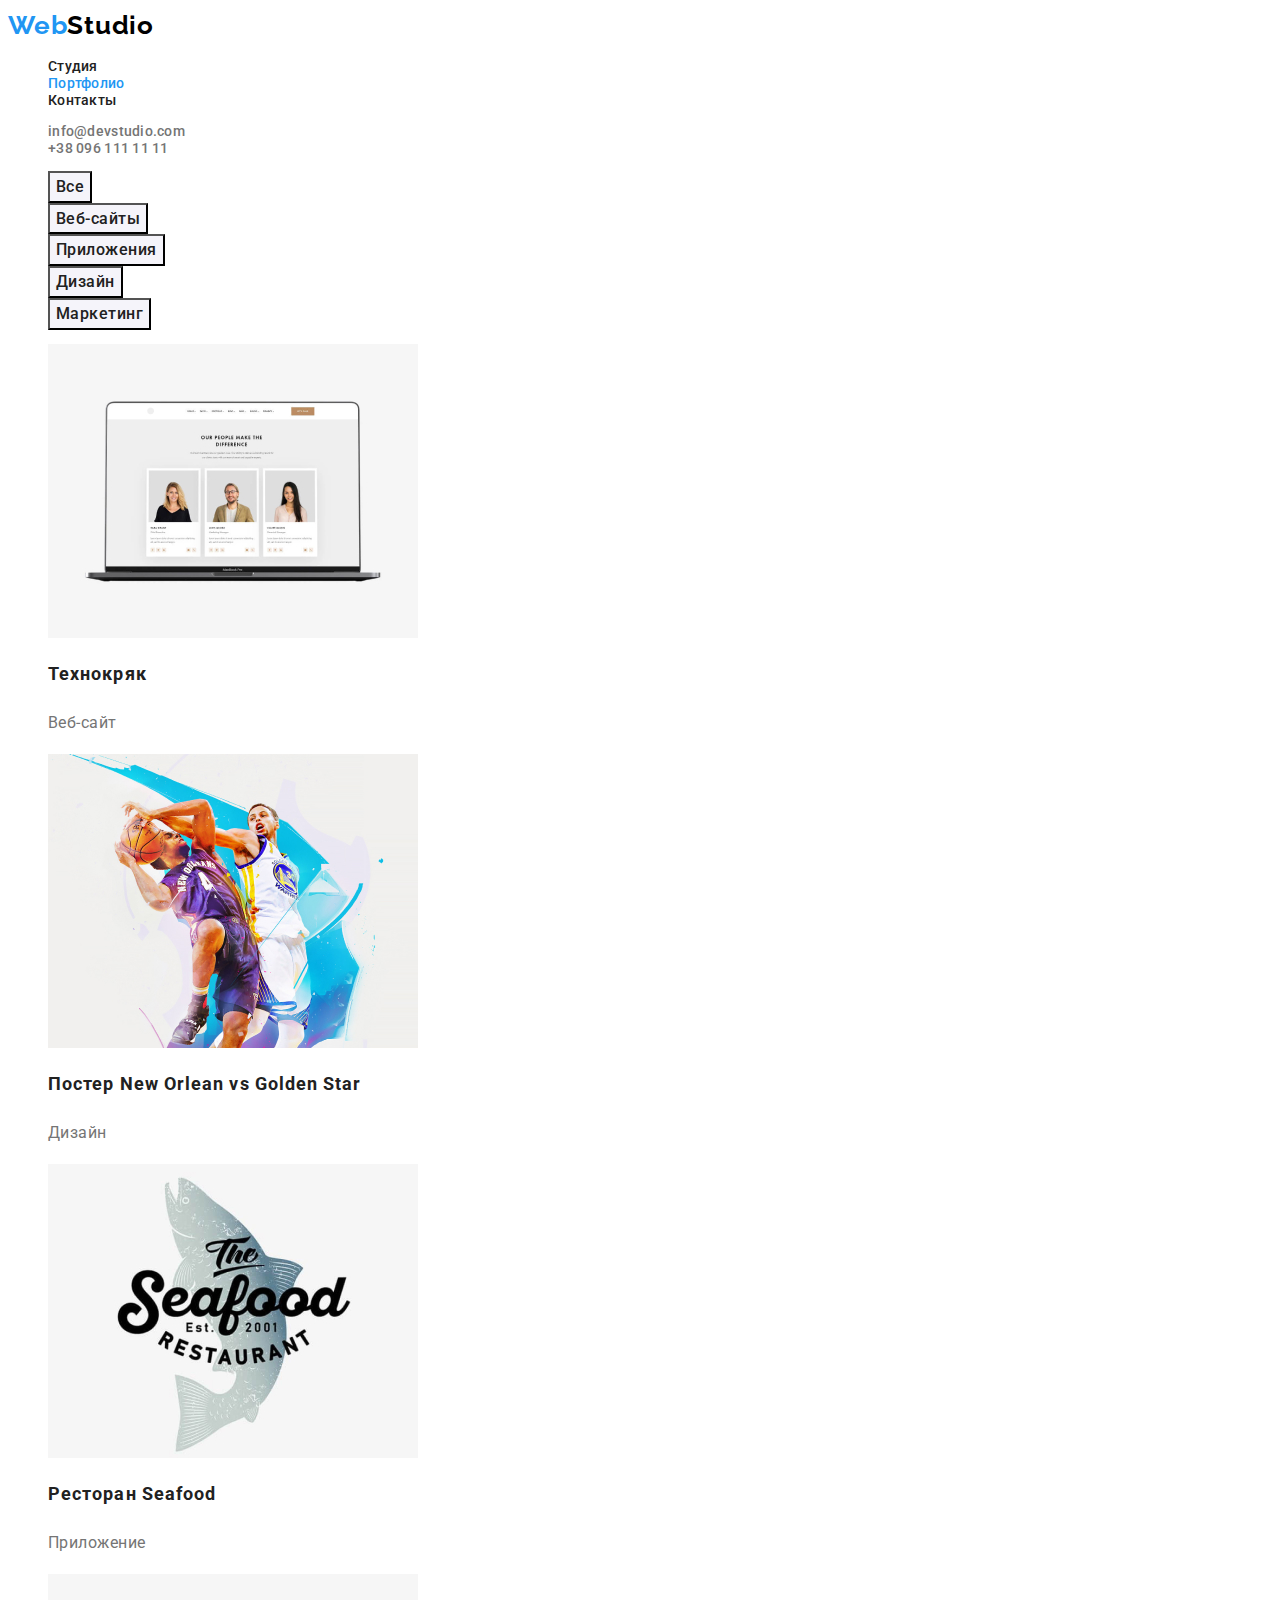
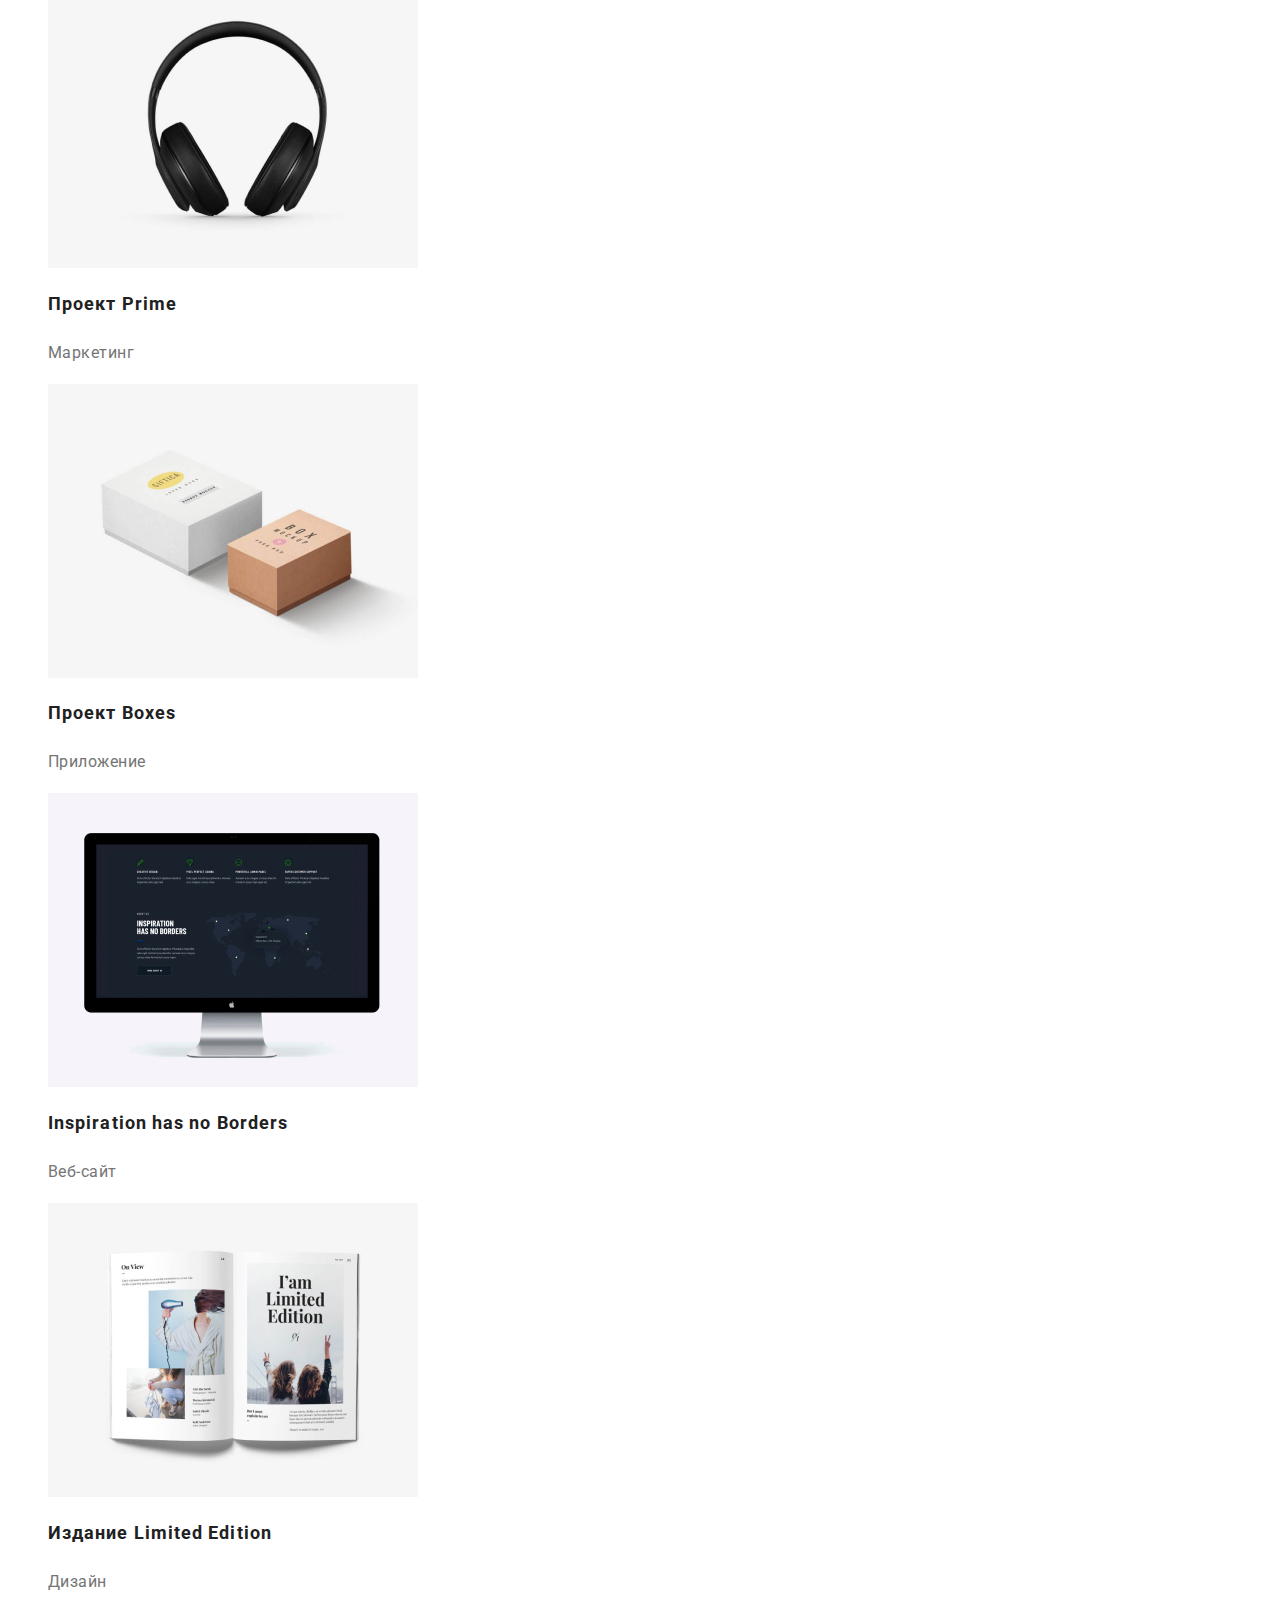
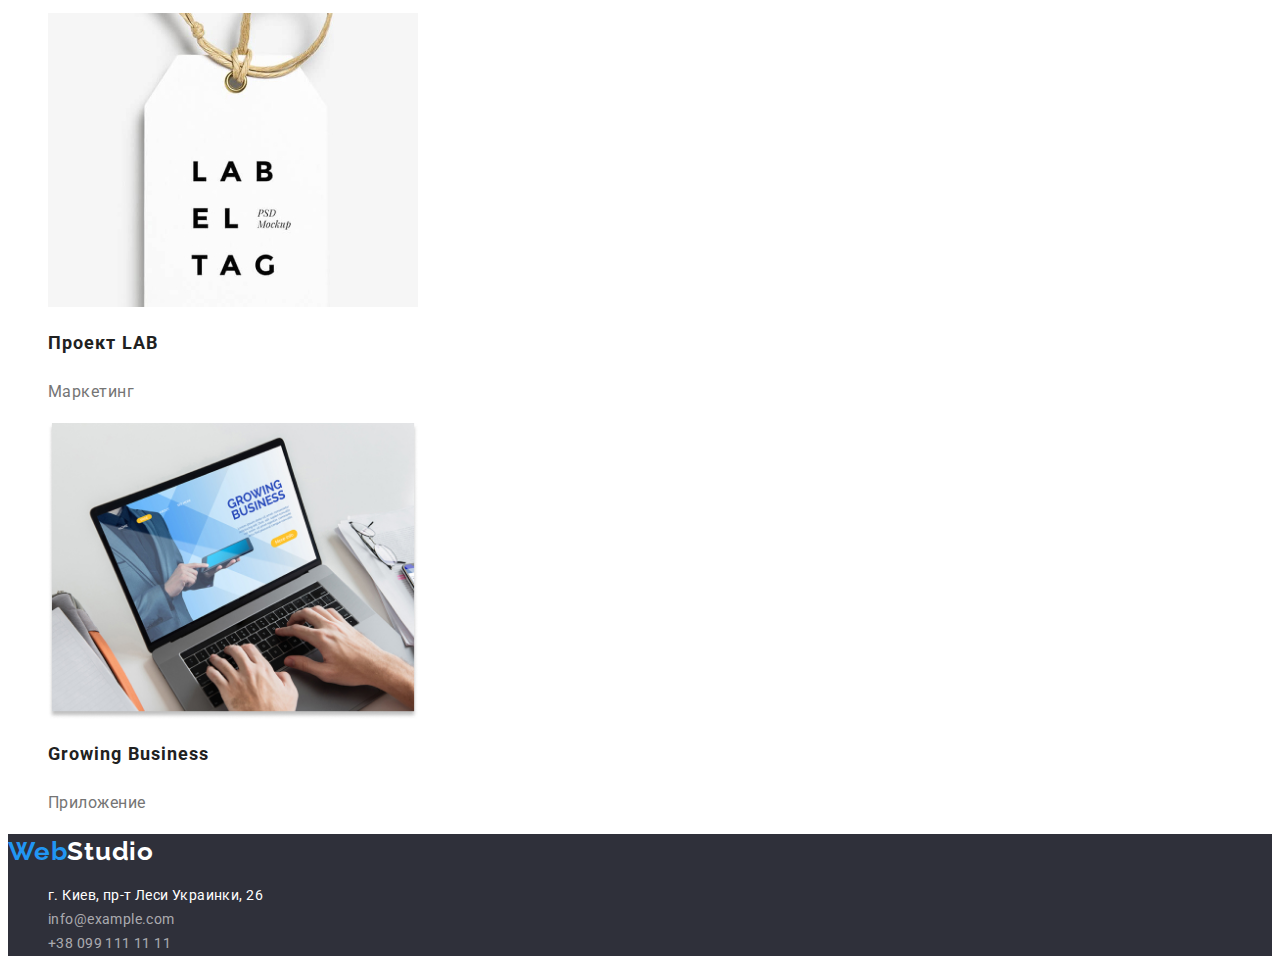
==== portfolio.html @ 814f8b4c "Initial commit" ====
<!DOCTYPE html>
<html lang="en">
  <head>
    <meta charset="UTF-8" />
    <meta http-equiv="X-UA-Compatible" content="IE=edge" />
    <meta name="viewport" content="width=device-width, initial-scale=1.0" />
    <title>Document</title>
    <link rel="preconnect" href="https://fonts.googleapis.com" />
    <link rel="preconnect" href="https://fonts.gstatic.com" crossorigin />
    <link
      href="https://fonts.googleapis.com/css2?family=Raleway:wght@700&family=Roboto:wght@400;500;700;900&display=swap"
      rel="stylesheet"
    />
    <link rel="stylesheet" href="./css/styles.css" />
  </head>
  <body>
    <!--Header-->
   <header class="header">
      <nav class="nav-header">
        <a class="logo link" href="./index.html"
          >Web<span class="logo-dark">Studio</span></a
        >
        <ul class="nav-list list">
          <li><a class="nav-link link" href="./index.html">Студия</a></li>
          <li><a class="nav-link link nav-link-active" href="#">Портфолио</a></li>
          <li><a class="nav-link link" href="#">Контакты</a></li>
        </ul>
      </nav>
      <ul class="contacts-list list">
        <li><a class="contacts-link link" href="mailto:info@devstudio.com">info@devstudio.com</a></li>
        <li><a class="contacts-link link" href="tel:+380961111111">+38 096 111 11 11</a></li>
      </ul>
    </header>
    <!--Main-->
    <main>
      <section class="filter-list">
        <h1 class="hidden-title">Портфолио</h1>
        <ul class="list">
          <li><button type="button" class="filter-btn btn">Все</button></li>
          <li><button type="button" class="filter-btn btn">Веб-сайты</button></li>
          <li><button type="button" class="filter-btn btn">Приложения</button></li>
          <li><button type="button" class="filter-btn btn">Дизайн</button></li>
          <li><button type="button" class="filter-btn btn">Маркетинг</button></li>
        </ul>

        <ul class="list">
          <li>
            <img src="./images/project1.jpg" alt="Technoquack " width="370" />
            <h2 class="apps-title">Технокряк</h2>
            <p class="apps-txt">Веб-сайт</p>
          </li>
          <li>
            <img
              src="./images/project2.jpg"
              alt="Poster New Orlean vs Golden Star"
              width="370"
            />
            <h2 class="apps-title">Постер New Orlean vs Golden Star</h2>
            <p class="apps-txt">Дизайн</p>
          </li>
          <li>
            <img
              src="./images/project3.jpg"
              alt="Restaurant Seafood"
              width="370"
            />
            <h2 class="apps-title">Ресторан Seafood</h2>
            <p class="apps-txt">Приложение</p>
          </li>
          <li>
            <img src="./images/project4.jpg" alt="Project Prime" width="370" />
            <h2 class="apps-title">Проект Prime</h2>
            <p class="apps-txt">Маркетинг</p>
          </li>
          <li>
            <img src="./images/project5.jpg" alt="Project Boxes" width="370" />
            <h2 class="apps-title">Проект Boxes</h2>
            <p class="apps-txt">Приложение</p>
          </li>
          <li>
            <img
              src="./images/project6.jpg"
              alt="Inspiration has no Borders"
              width="370"
            />
            <h2 class="apps-title">Inspiration has no Borders</h2>
            <p class="apps-txt">Веб-сайт</p>
          </li>
          <li>
            <img
              src="./images/project7.jpg"
              alt="Edition Limited Edition"
              width="370"
            />
            <h2 class="apps-title">Издание Limited Edition</h2>
            <p class="apps-txt">Дизайн</p>
          </li>
          <li>
            <img src="./images/project8.jpg" alt="Project LAB" width="370" />
            <h2 class="apps-title">Проект LAB</h2>
            <p class="apps-txt">Маркетинг</p>
          </li>
          <li>
            <img
              src="./images/project9.jpg"
              alt="Growing Business"
              width="370"
            />
            <h2 class="apps-title">Growing Business</h2>
            <p class="apps-txt">Приложение</p>
          </li>
        </ul>
      </section>
    </main>
    <!--Footer-->
   <footer class="footer">
      <a  class="logo link" href="./index.html">Web<span class="logo-light">Studio</span></a>
      <address>
        <ul class="list">
          <li>
            <a class="footer-nav-link link"
              href="https://goo.gl/maps/ErCyKZtS9x7sT5QV7"
              target="_blank"
              rel="noopener nofollow noreferrer"
              >г. Киев, пр-т Леси Украинки, 26
            </a>
          </li>
          <li><a class="footer-contacts-link link" href="mailto:info@example.com">info@example.com</a></li>
          <li><a class="footer-contacts-link link" href="tel:+380991111111">+38 099 111 11 11</a></li>
        </ul>
      </address>
    </footer>
  </body>
</html>
---- css/styles.css ----
:root { 
    --primary-color: #2196F3;
    --secondary-color: #2F303A;
    --dark-color: #212121;
    --grey-color: #757575;
    --light-color: #F5F4FA;
    --white-color: #ffffff;
    --blue-color: #188CE8;
    --primary-font: "Roboto", sans-serif;
    --secondary-font: "Raleway", sans-serif;
} 

body {
    background-color: var(--white-color);
    color: var(--dark-color);
    font-family: var(--primary-font);
    font-size: 14px;
    letter-spacing: 0.03em;
}

.title {
    font-weight: 700;
    font-size: 36px;
    line-height: 1.16;
    text-align: center;
    letter-spacing: 0.03em;
    color: var(--dark-color);
}

.hidden-title {
    position: absolute;
    width: 1px;
    height: 1px;
    margin: -1px;
    border: 0;
    padding: 0;

    white-space: nowrap;
    clip-path: inset(100%);
    clip: rect(0 0 0 0);
    overflow: hidden;
}

.link {
    text-decoration: none;
    font-style: normal;
}

.list {
    list-style: none;
}

.btn {
    cursor: pointer;
}

.logo {
    font-family: var(--secondary-font);
    font-weight: 700;
    font-size: 26px;
    line-height: 1.38;
    letter-spacing: 0.03em;
    color: var(--primary-color);
}

.logo-dark {
    font-size: 26px;
    line-height: 1.38;
    letter-spacing: 0.03em;
    color: #000000;
}

.logo-light {
    color: var(--white-color);
}

.nav-link {
    font-weight: 500;
    font-size: 14px;
    line-height: 1.14;
    letter-spacing: 0.02em;
    color: var(--dark-color);
}

.nav-link-active{
    color: var(--primary-color) ;
}

.nav-link:hover,
.nav-link:focus {
    color: var(--primary-color);
}

.contacts-link {
    font-weight: 500;
    font-size: 14px;
    line-height: 1.14;
    letter-spacing: 0.02em;
    color: var(--grey-color);;
}

.contacts-link:hover,
.contacts-link:focus {
    color: var(--primary-color);
}

.banner-section {
    background-color: var(--secondary-color);
}

.banner-title {
    font-weight: 900;
    font-size: 44px;
    line-height: 1.36;
    text-align: center;
    letter-spacing: 0.06em;
    text-transform: uppercase;
    color: var(--white-color);
}

.banner-btn {
    font-family: inherit;
    background-color: var(--primary-color);
    font-weight: 700;
    font-size: 16px;
    line-height: 1.88;
    display: flex;
    align-items: center;
    text-align: center;
    letter-spacing: 0.06em;
    color: var(--white-color);
}

.banner-btn:hover,
.banner-btn:focus {
    background-color: var(--blue-color) ;
}

.feature-title {
    font-weight: 700;
    font-size: 14px;
    line-height: 1.14;
    letter-spacing: 0.03em;
    text-transform: uppercase;
    color: var(--dark-color);
}

.feature-txt {
    font-weight: 400;
    font-size: 14px;
    line-height: 1.71;
    letter-spacing: 0.03em;
    color: var(--grey-color);
}

.team-section {
    background-color: var(--light-color);
}

.team-title {
    font-weight: 500;
    font-size: 16px;
    line-height: 1.18;
    text-align: center;
    letter-spacing: 0.03em;
    color: var(--dark-color);
}

.team-txt {
    font-weight: 400;
    font-size: 16px;
    line-height: 1.18;
    text-align: center;
    letter-spacing: 0.03em;
    color: var(--grey-color);
}

.footer {
    background-color: var(--secondary-color);
}

.footer-nav-link {
    font-weight: 400;
    font-size: 14px;
    line-height: 1.71;
    letter-spacing: 0.03em;
    color: var(--white-color);
} 

.footer-nav-link:focus,
.footer-nav-link:hover {
    color: var(--primary-color);
}

.footer-contacts-link {
    font-weight: 400;
    font-size: 14px;
    line-height: 1.71;
    letter-spacing: 0.03em;
    color: rgba(255, 255, 255, 0.6);
}

.footer-contacts-link:focus,
.footer-contacts-link:hover {
    color: var(--primary-color);
}

.filter-btn {
    background-color: var(--light-color);
    font-family: var(--primary-font);
    font-weight: 500;
    font-size: 16px;
    line-height: 1.62;
    text-align: center;
    letter-spacing: 0.03em;
    color: var(--dark-color);
}

.filter-btn:hover,
.filter-btn:focus {
    background-color: var(--primary-color);
    color: var(--white-color);
}

.apps-title {
font-weight: 700;
font-size: 18px;
line-height: 2;
letter-spacing: 0.06em;
color: var(--dark-color);
}

.apps-txt {
    font-weight: 400;
    font-size: 16px;
    line-height: 1.87;
    letter-spacing: 0.03em;
    color: var(--grey-color);
}
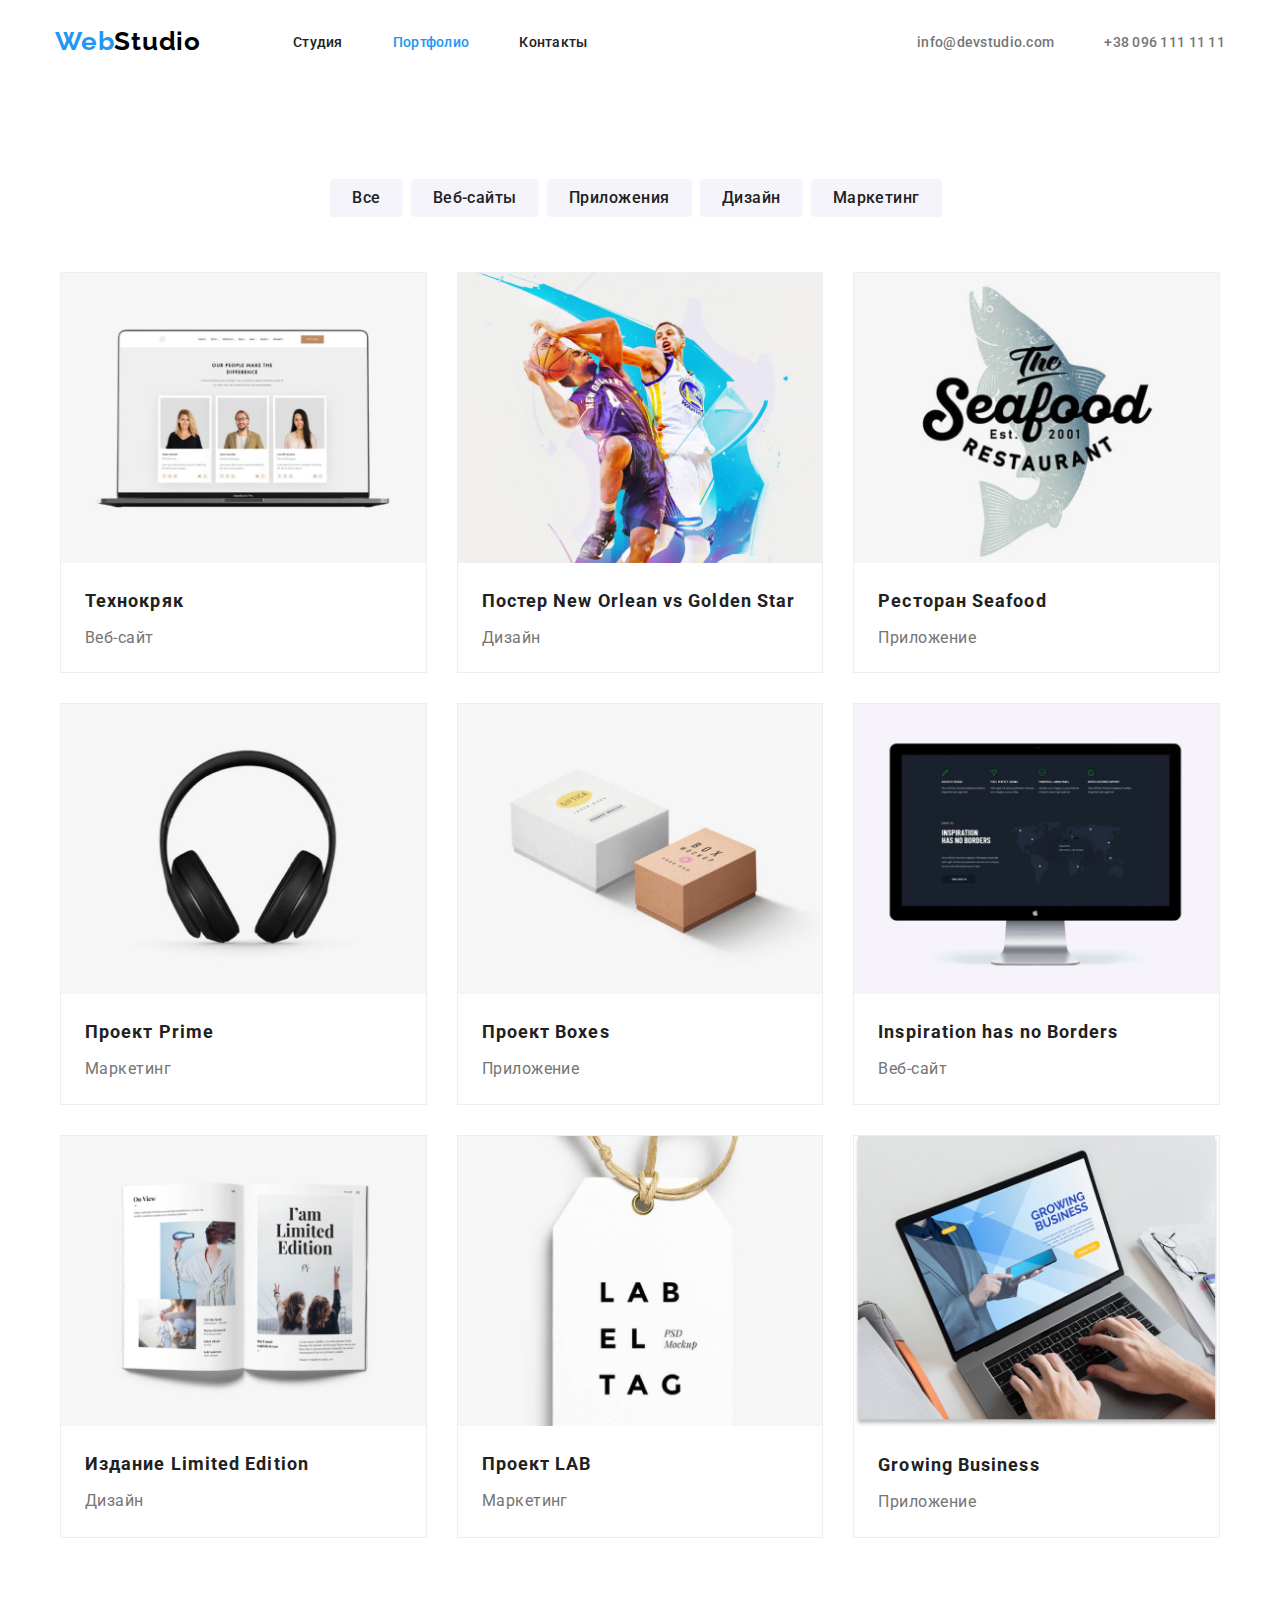
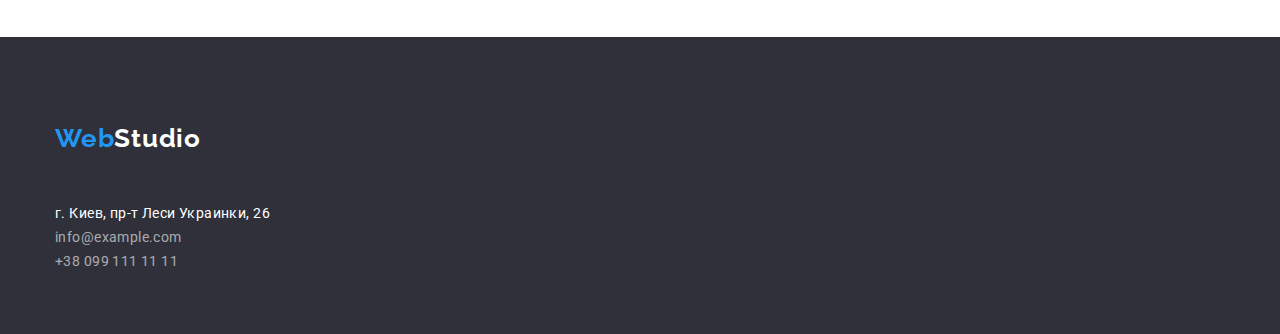
==== commit cd507861: "Homework 3 FlexBox" ====
--- a/portfolio.html
+++ b/portfolio.html
@@ -11,124 +11,190 @@
       href="https://fonts.googleapis.com/css2?family=Raleway:wght@700&family=Roboto:wght@400;500;700;900&display=swap"
       rel="stylesheet"
     />
+    <link
+      rel="stylesheet"
+      href="https://cdn.jsdelivr.net/npm/modern-normalize@1.1.0/modern-normalize.min.css"
+    />
     <link rel="stylesheet" href="./css/styles.css" />
   </head>
   <body>
-    <!--Header-->
-   <header class="header">
+  <!--Header-->
+    <header class="header">
+      <div class="container header-container">
       <nav class="nav-header">
         <a class="logo link" href="./index.html"
           >Web<span class="logo-dark">Studio</span></a
         >
         <ul class="nav-list list">
-          <li><a class="nav-link link" href="./index.html">Студия</a></li>
-          <li><a class="nav-link link nav-link-active" href="#">Портфолио</a></li>
-          <li><a class="nav-link link" href="#">Контакты</a></li>
+          <li class="header-list-item">
+            <a class="nav-link link" href="./index.html"
+              >Студия</a
+            >
+          </li>
+          <li class="header-list-item">
+            <a class="nav-link link nav-link-active" href="./portfolio.html">Портфолио</a>
+          </li>
+          <li class="header-list-item"><a class="nav-link link" href="#">Контакты</a></li>
         </ul>
       </nav>
       <ul class="contacts-list list">
-        <li><a class="contacts-link link" href="mailto:info@devstudio.com">info@devstudio.com</a></li>
-        <li><a class="contacts-link link" href="tel:+380961111111">+38 096 111 11 11</a></li>
+        <li class="header-contact-item">
+          <a class="contacts-link link" href="mailto:info@devstudio.com"
+            >info@devstudio.com</a>
+        </li class="header-contact-item">
+        <li>
+          <a class="contacts-link link" href="tel:+380961111111"
+            >+38 096 111 11 11</a>
+        </li>
       </ul>
+      </div>
     </header>
     <!--Main-->
     <main>
       <section class="filter-list">
-        <h1 class="hidden-title">Портфолио</h1>
-        <ul class="list">
-          <li><button type="button" class="filter-btn btn">Все</button></li>
-          <li><button type="button" class="filter-btn btn">Веб-сайты</button></li>
-          <li><button type="button" class="filter-btn btn">Приложения</button></li>
-          <li><button type="button" class="filter-btn btn">Дизайн</button></li>
-          <li><button type="button" class="filter-btn btn">Маркетинг</button></li>
-        </ul>
-
-        <ul class="list">
-          <li>
-            <img src="./images/project1.jpg" alt="Technoquack " width="370" />
-            <h2 class="apps-title">Технокряк</h2>
-            <p class="apps-txt">Веб-сайт</p>
-          </li>
-          <li>
-            <img
-              src="./images/project2.jpg"
-              alt="Poster New Orlean vs Golden Star"
-              width="370"
-            />
-            <h2 class="apps-title">Постер New Orlean vs Golden Star</h2>
-            <p class="apps-txt">Дизайн</p>
-          </li>
-          <li>
-            <img
-              src="./images/project3.jpg"
-              alt="Restaurant Seafood"
-              width="370"
-            />
-            <h2 class="apps-title">Ресторан Seafood</h2>
-            <p class="apps-txt">Приложение</p>
-          </li>
-          <li>
-            <img src="./images/project4.jpg" alt="Project Prime" width="370" />
-            <h2 class="apps-title">Проект Prime</h2>
-            <p class="apps-txt">Маркетинг</p>
-          </li>
-          <li>
-            <img src="./images/project5.jpg" alt="Project Boxes" width="370" />
-            <h2 class="apps-title">Проект Boxes</h2>
-            <p class="apps-txt">Приложение</p>
-          </li>
-          <li>
-            <img
-              src="./images/project6.jpg"
-              alt="Inspiration has no Borders"
-              width="370"
-            />
-            <h2 class="apps-title">Inspiration has no Borders</h2>
-            <p class="apps-txt">Веб-сайт</p>
-          </li>
-          <li>
-            <img
-              src="./images/project7.jpg"
-              alt="Edition Limited Edition"
-              width="370"
-            />
-            <h2 class="apps-title">Издание Limited Edition</h2>
-            <p class="apps-txt">Дизайн</p>
-          </li>
-          <li>
-            <img src="./images/project8.jpg" alt="Project LAB" width="370" />
-            <h2 class="apps-title">Проект LAB</h2>
-            <p class="apps-txt">Маркетинг</p>
-          </li>
-          <li>
-            <img
-              src="./images/project9.jpg"
-              alt="Growing Business"
-              width="370"
-            />
-            <h2 class="apps-title">Growing Business</h2>
-            <p class="apps-txt">Приложение</p>
-          </li>
-        </ul>
+        <div class="container container-filter">
+          <h1 class="hidden-title">Портфолио</h1>
+          <ul class="nav-list-portfolio list">
+            <li class="nav-list-item"><button type="button" class="filter-btn btn">Все</button></li>
+            <li class="nav-list-item">
+              <button type="button" class="filter-btn btn">Веб-сайты</button>
+            </li>
+            <li class="nav-list-item">
+              <button type="button" class="filter-btn btn">Приложения</button>
+            </li>
+            <li class="nav-list-item">
+              <button type="button" class="filter-btn btn">Дизайн</button>
+            </li>
+            <li class="nav-list-item">
+              <button type="button" class="filter-btn btn">Маркетинг</button>
+            </li>
+          </ul>
+          <ul class="example-list list">
+            <li class="example-list-item">
+              <img src="./images/project1.jpg" alt="Technoquack " width="370" />
+              <div class="example-text">
+              <h2 class="apps-title">Технокряк</h2>
+              <p class="apps-txt">Веб-сайт</p>
+              </div>
+            </li>
+            <li class="example-list-item">
+              <img
+                src="./images/project2.jpg"
+                alt="Poster New Orlean vs Golden Star"
+                width="370"
+              />
+              <div class="example-text">
+              <h2 class="apps-title">Постер New Orlean vs Golden Star</h2>
+              <p class="apps-txt">Дизайн</p>
+              </div>
+            </li>
+            <li class="example-list-item">
+              <img
+                src="./images/project3.jpg"
+                alt="Restaurant Seafood"
+                width="370"
+              />
+              <div class="example-text">
+              <h2 class="apps-title">Ресторан Seafood</h2>
+              <p class="apps-txt">Приложение</p>
+              </div>
+            </li>
+            <li class="example-list-item">
+              <img
+                src="./images/project4.jpg"
+                alt="Project Prime"
+                width="370"
+              />
+              <div class="example-text">
+              <h2 class="apps-title">Проект Prime</h2>
+              <p class="apps-txt">Маркетинг</p>
+              </div>
+            </li>
+            <li class="example-list-item">
+              <img
+                src="./images/project5.jpg"
+                alt="Project Boxes"
+                width="370"
+              />
+              <div class="example-text">
+              <h2 class="apps-title">Проект Boxes</h2>
+              <p class="apps-txt">Приложение</p>
+              </div>
+            </li>
+            <li class="example-list-item">
+              <img
+                src="./images/project6.jpg"
+                alt="Inspiration has no Borders"
+                width="370"
+              />
+              <div class="example-text">
+              <h2 class="apps-title">Inspiration has no Borders</h2>
+              <p class="apps-txt">Веб-сайт</p>
+              </div>
+            </li>
+            <li class="example-list-item">
+              <img
+                src="./images/project7.jpg"
+                alt="Edition Limited Edition"
+                width="370"
+              />
+              <div class="example-text">
+              <h2 class="apps-title">Издание Limited Edition</h2>
+              <p class="apps-txt">Дизайн</p>
+              </div>
+            </li>
+            <li class="example-list-item">
+              <img src="./images/project8.jpg" alt="Project LAB" width="370" />
+              <div class="example-text">
+              <h2 class="apps-title">Проект LAB</h2>
+              <p class="apps-txt">Маркетинг</p>
+              </div>
+            </li>
+            <li class="example-list-item">
+              <img
+                src="./images/project9.jpg"
+                alt="Growing Business"
+                width="370"
+              />
+              <div class="example-text">
+              <h2 class="apps-title">Growing Business</h2>
+              <p class="apps-txt">Приложение</p>
+              </div>
+            </li>
+          </ul>
+        </div>
       </section>
     </main>
     <!--Footer-->
-   <footer class="footer">
-      <a  class="logo link" href="./index.html">Web<span class="logo-light">Studio</span></a>
+    <footer class="footer">
+      <div class="container">
+      <a class="logo logo-footer link" href="./index.html"
+        >Web<span class="logo-light">Studio</span></a
+      >
       <address>
-        <ul class="list">
-          <li>
-            <a class="footer-nav-link link"
+        <ul class="contacts-footer-list list">
+          <li class="contacts-footer-item">
+            <a
+              class="footer-nav-link link"
               href="https://goo.gl/maps/ErCyKZtS9x7sT5QV7"
               target="_blank"
               rel="noopener nofollow noreferrer"
               >г. Киев, пр-т Леси Украинки, 26
             </a>
           </li>
-          <li><a class="footer-contacts-link link" href="mailto:info@example.com">info@example.com</a></li>
-          <li><a class="footer-contacts-link link" href="tel:+380991111111">+38 099 111 11 11</a></li>
+          <li class="contacts-footer-item">
+            <a class="footer-contacts-link link" href="mailto:info@example.com"
+              >info@example.com</a
+            >
+          </li>
+          <li class="contacts-footer-item">
+            <a class="footer-contacts-link link" href="tel:+380991111111"
+              >+38 099 111 11 11</a
+            >
+          </li>
         </ul>
       </address>
+      </div>
     </footer>
   </body>
 </html>
--- a/css/styles.css
+++ b/css/styles.css
@@ -10,6 +10,21 @@
     --secondary-font: "Raleway", sans-serif;
 } 
 
+h1,
+h2,
+h3,
+h4,
+h5,
+p {
+    margin: 0;
+}
+
+img {
+    display: block;
+    max-width: 100%;
+    height: auto;
+}
+
 body {
     background-color: var(--white-color);
     color: var(--dark-color);
@@ -18,7 +33,16 @@
     letter-spacing: 0.03em;
 }
 
+.container {
+    width: 1200px;
+    padding-left: 15px;
+    padding-right: 15px;
+    margin-left: auto;
+    margin-right: auto;
+}
+
 .title {
+    margin-bottom: 50px;
     font-weight: 700;
     font-size: 36px;
     line-height: 1.16;
@@ -48,13 +72,27 @@
 
 .list {
     list-style: none;
+    margin: 0;
+    padding: 0;
 }
 
 .btn {
     cursor: pointer;
 }
 
+/* Header section */
+
+.nav-header {
+    display: flex;
+    align-items: center;
+}
+
 .logo {
+    display: block;
+    padding-top: 24px;
+    padding-bottom: 25px;
+    margin-right: 92px;
+
     font-family: var(--secondary-font);
     font-weight: 700;
     font-size: 26px;
@@ -74,6 +112,15 @@
     color: var(--white-color);
 }
 
+.nav-list {
+    display: flex;
+    align-items: center;
+}
+
+.header-list-item:not(:last-child) {
+    margin-right: 50px;
+} 
+
 .nav-link {
     font-weight: 500;
     font-size: 14px;
@@ -91,6 +138,22 @@
     color: var(--primary-color);
 }
 
+.header-container {
+    display: flex;
+}
+
+.contacts-list {
+    display: flex;
+    align-items: center;
+    margin-left: auto
+}
+
+.header-contact-item:not(:last-child) {
+    padding-top: 32px;
+    padding-bottom: 32px;
+    margin-right: 50px;
+}
+
 .contacts-link {
     font-weight: 500;
     font-size: 14px;
@@ -104,11 +167,20 @@
     color: var(--primary-color);
 }
 
+/* Main section */
+
+
 .banner-section {
+    text-align: center;
+    padding-top: 200px;
+    padding-bottom: 200px;
+
     background-color: var(--secondary-color);
 }
 
 .banner-title {
+    margin-bottom: 30px;
+
     font-weight: 900;
     font-size: 44px;
     line-height: 1.36;
@@ -119,14 +191,20 @@
 }
 
 .banner-btn {
+    align-items: center;
+    text-align: center;
+    border-style: none;
+    padding: 10px 32px;
+    min-height: 50px;
+    min-width: 200px;
+    border: 0 solid;
+    border-radius: 4px;
+    
     font-family: inherit;
     background-color: var(--primary-color);
     font-weight: 700;
     font-size: 16px;
     line-height: 1.88;
-    display: flex;
-    align-items: center;
-    text-align: center;
     letter-spacing: 0.06em;
     color: var(--white-color);
 }
@@ -136,7 +214,23 @@
     background-color: var(--blue-color) ;
 }
 
+/* Feature section */
+
+.feature-section {
+    padding-bottom: 94px;
+    padding-top: 94px;
+}
+
+.feature-list {
+    display: flex;
+}
+
+.feature-item:not(:last-child) {
+    margin-right: 30px;
+}
+
 .feature-title {
+    margin-bottom: 10px;
     font-weight: 700;
     font-size: 14px;
     line-height: 1.14;
@@ -146,6 +240,7 @@
 }
 
 .feature-txt {
+    width: 270px;
     font-weight: 400;
     font-size: 14px;
     line-height: 1.71;
@@ -153,11 +248,45 @@
     color: var(--grey-color);
 }
 
+/* About selection */
+
+.about-section{
+    padding-bottom: 94px;
+}
+
+.about-list {
+    display: flex;
+    flex-wrap: wrap;
+}
+
+.about-list-item:not(:last-child) {
+    margin-right: 30px;
+}
+
+/* Team section */
+
 .team-section {
+    padding-top: 94px;
+    padding-bottom: 94px;
     background-color: var(--light-color);
 }
 
+.team-list {
+    display: flex;
+}
+
+.team-list-item {
+    border: none;
+    border-radius: 4px;
+    background-color: var(--white-color);
+    box-shadow: 0px 3px 1px rgba(0, 0, 0, 0.1), 0px 1px 2px rgba(0, 0, 0, 0.08),
+    0px 2px 2px rgba(0, 0, 0, 0.12);
+   margin-right: 30px;
+}
+
 .team-title {
+    margin-top: 30px;
+    margin-bottom: 10px;
     font-weight: 500;
     font-size: 16px;
     line-height: 1.18;
@@ -167,6 +296,11 @@
 }
 
 .team-txt {
+    margin-bottom: 30px;
+    border: none;
+    border-radius: 4px;
+    color: var(--grey-color);
+
     font-weight: 400;
     font-size: 16px;
     line-height: 1.18;
@@ -175,8 +309,18 @@
     color: var(--grey-color);
 }
 
+/* Footer section */
+
 .footer {
+    padding-top: 60px;
+    padding-bottom: 60px;
+    
     background-color: var(--secondary-color);
+}
+
+.logo-footer {
+    display: block;
+    margin-bottom: 20px;
 }
 
 .footer-nav-link {
@@ -204,6 +348,8 @@
 .footer-contacts-link:hover {
     color: var(--primary-color);
 }
+
+/* Portfolio */
 
 .filter-btn {
     background-color: var(--light-color);
@@ -214,6 +360,9 @@
     text-align: center;
     letter-spacing: 0.03em;
     color: var(--dark-color);
+    border: none;
+    border-radius: 4px;
+    padding: 6px 22px;
 }
 
 .filter-btn:hover,
@@ -222,12 +371,49 @@
     color: var(--white-color);
 }
 
+.filter-list {
+    padding-top: 94px;
+    padding-bottom: 94px;
+}
+
+.nav-list-portfolio {
+    display: flex;
+    justify-content: center;
+    margin-bottom: 50px;
+}
+
+.nav-list-item {
+    margin-right: 8px;
+}
+
+.example-list {
+    display: flex;
+    flex-wrap: wrap;
+    margin: calc(-1 * 30px / 3 );
+}
+
+.example-list-item {
+    width: 370px;
+    flex-basis: calc((100% - 30px *3) / 3);
+    margin: calc(30px/ 2);
+}
+
+.example-list-item {
+    background: #FFFFFF;
+    border: 1px solid #EEEEEE;
+}
+
+.example-text {
+    margin: 20px 24px;
+}
+
 .apps-title {
-font-weight: 700;
-font-size: 18px;
-line-height: 2;
-letter-spacing: 0.06em;
-color: var(--dark-color);
+    margin-bottom: 4px;
+    font-weight: 700;
+    font-size: 18px;
+    line-height: 2;
+    letter-spacing: 0.06em;
+    color: var(--dark-color);
 }
 
 .apps-txt {
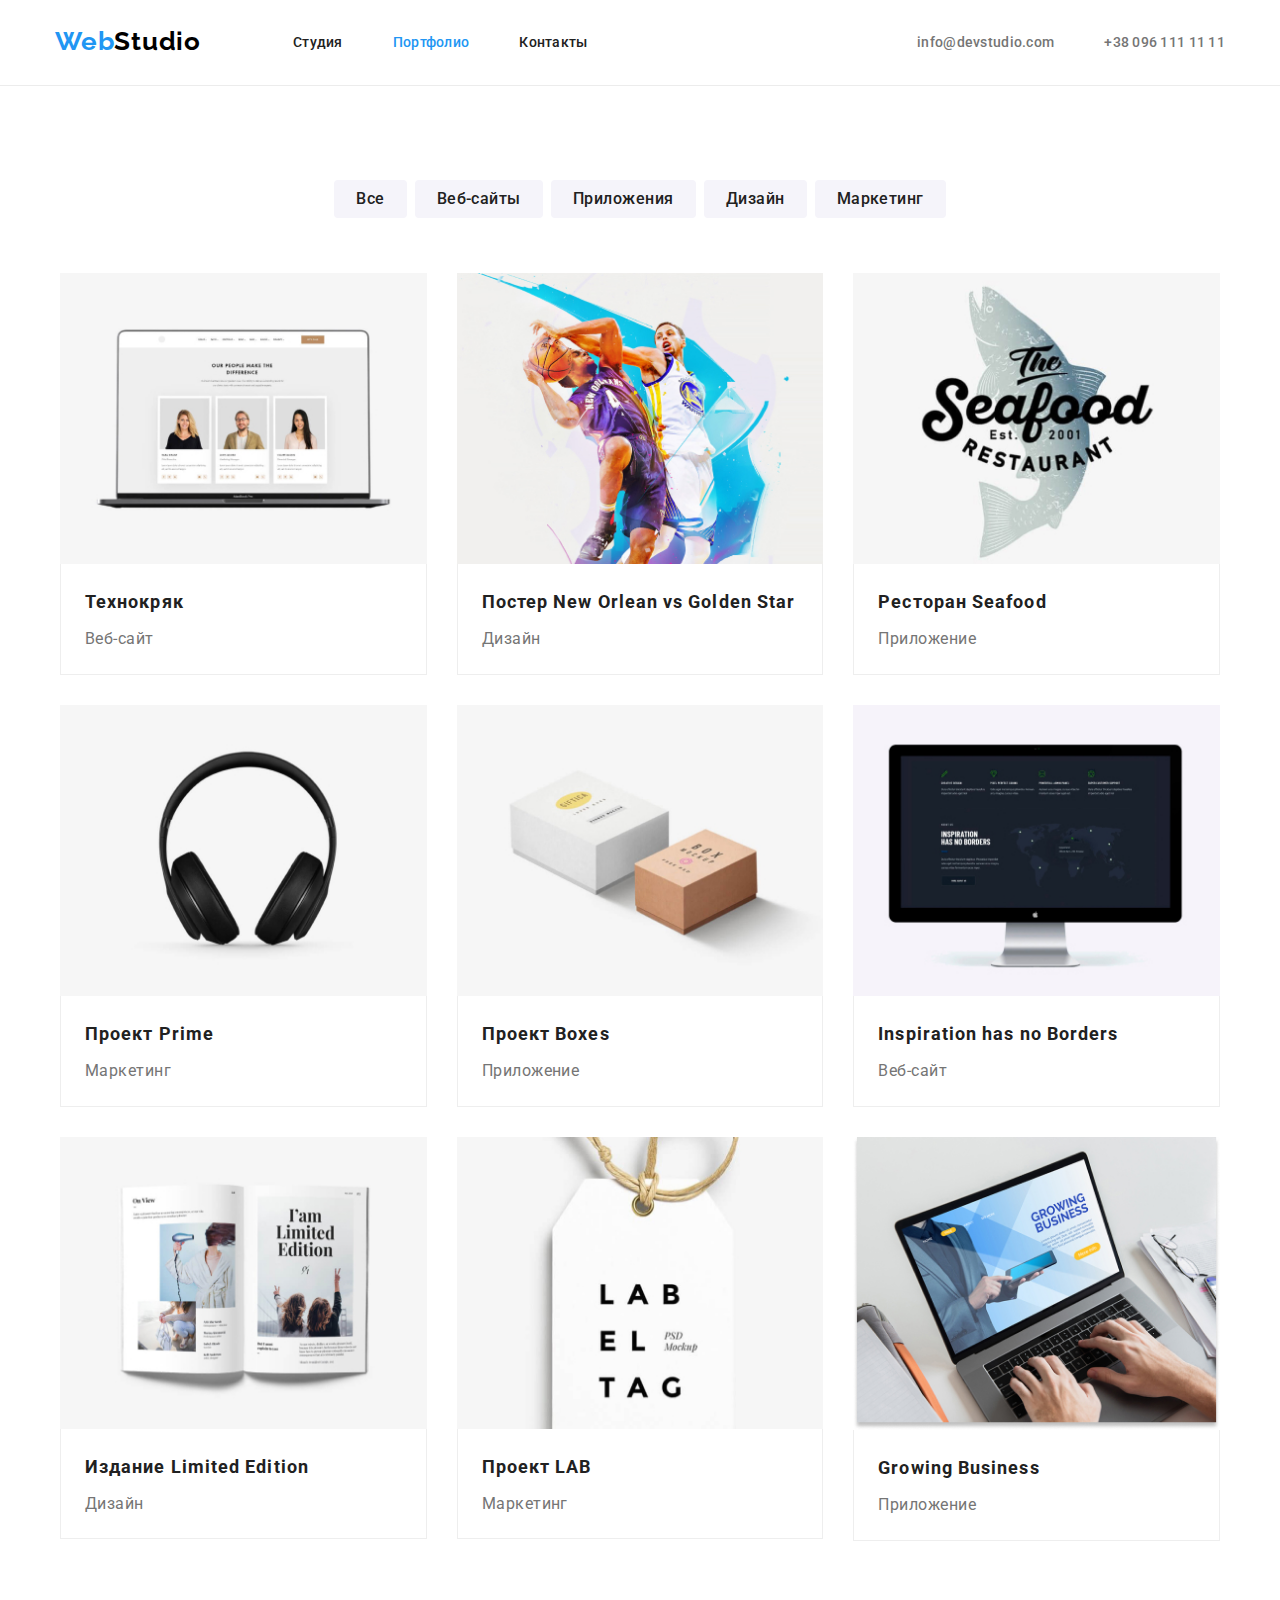
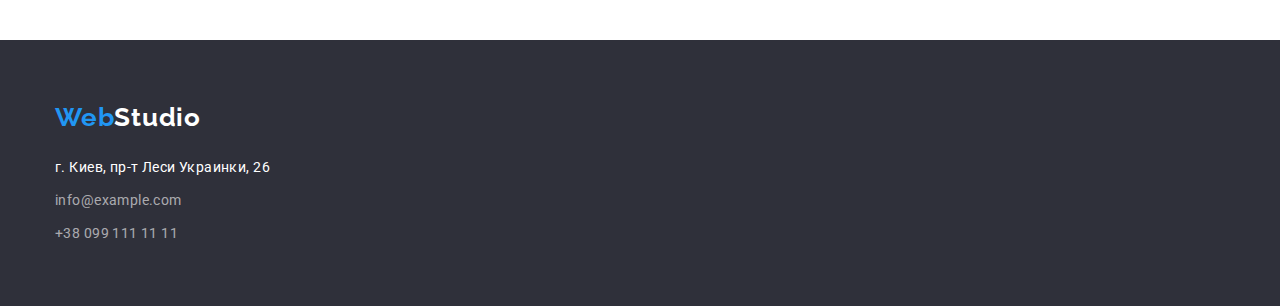
==== commit e543d4bc: "Homework3 Edits" ====
--- a/portfolio.html
+++ b/portfolio.html
@@ -168,7 +168,7 @@
     <!--Footer-->
     <footer class="footer">
       <div class="container">
-      <a class="logo logo-footer link" href="./index.html"
+      <a class="logo-footer link" href="./index.html"
         >Web<span class="logo-light">Studio</span></a
       >
       <address>
--- a/css/styles.css
+++ b/css/styles.css
@@ -37,6 +37,7 @@
     width: 1200px;
     padding-left: 15px;
     padding-right: 15px;
+    margin: 0;
     margin-left: auto;
     margin-right: auto;
 }
@@ -58,7 +59,6 @@
     margin: -1px;
     border: 0;
     padding: 0;
-
     white-space: nowrap;
     clip-path: inset(100%);
     clip: rect(0 0 0 0);
@@ -66,14 +66,15 @@
 }
 
 .link {
+    margin: 0;
     text-decoration: none;
     font-style: normal;
 }
 
 .list {
-    list-style: none;
     margin: 0;
     padding: 0;
+    list-style: none;
 }
 
 .btn {
@@ -81,6 +82,10 @@
 }
 
 /* Header section */
+
+.header {
+    border-bottom: 1px solid #ECECEC;
+}
 
 .nav-header {
     display: flex;
@@ -92,7 +97,6 @@
     padding-top: 24px;
     padding-bottom: 25px;
     margin-right: 92px;
-
     font-family: var(--secondary-font);
     font-weight: 700;
     font-size: 26px;
@@ -169,18 +173,15 @@
 
 /* Main section */
 
-
 .banner-section {
     text-align: center;
     padding-top: 200px;
     padding-bottom: 200px;
-
     background-color: var(--secondary-color);
 }
 
 .banner-title {
     margin-bottom: 30px;
-
     font-weight: 900;
     font-size: 44px;
     line-height: 1.36;
@@ -199,7 +200,6 @@
     min-width: 200px;
     border: 0 solid;
     border-radius: 4px;
-    
     font-family: inherit;
     background-color: var(--primary-color);
     font-weight: 700;
@@ -281,11 +281,14 @@
     background-color: var(--white-color);
     box-shadow: 0px 3px 1px rgba(0, 0, 0, 0.1), 0px 1px 2px rgba(0, 0, 0, 0.08),
     0px 2px 2px rgba(0, 0, 0, 0.12);
-   margin-right: 30px;
+    margin-right: 30px;
+}
+
+.team {
+    padding-top: 30px;
 }
 
 .team-title {
-    margin-top: 30px;
     margin-bottom: 10px;
     font-weight: 500;
     font-size: 16px;
@@ -300,7 +303,6 @@
     border: none;
     border-radius: 4px;
     color: var(--grey-color);
-
     font-weight: 400;
     font-size: 16px;
     line-height: 1.18;
@@ -314,13 +316,22 @@
 .footer {
     padding-top: 60px;
     padding-bottom: 60px;
-    
     background-color: var(--secondary-color);
 }
 
 .logo-footer {
     display: block;
     margin-bottom: 20px;
+    font-family: var(--secondary-font);
+    font-weight: 700;
+    font-size: 26px;
+    line-height: 1.38;
+    letter-spacing: 0.03em;
+    color: var(--primary-color);
+}
+
+.contacts-footer-item:not(:last-child) {
+    margin-bottom: 9px;
 }
 
 .footer-nav-link {
@@ -382,8 +393,9 @@
     margin-bottom: 50px;
 }
 
-.nav-list-item {
+.nav-list-item:not(:last-child){
     margin-right: 8px;
+
 }
 
 .example-list {
@@ -394,17 +406,14 @@
 
 .example-list-item {
     width: 370px;
-    flex-basis: calc((100% - 30px *3) / 3);
-    margin: calc(30px/ 2);
-}
-
-.example-list-item {
-    background: #FFFFFF;
+    flex-basis: calc((100% - 30px * 3) / 3);
+    margin: calc(30px / 2);
+}
+
+.example-text {
     border: 1px solid #EEEEEE;
-}
-
-.example-text {
-    margin: 20px 24px;
+    padding: 20px 24px;
+    border-top: none;
 }
 
 .apps-title {
